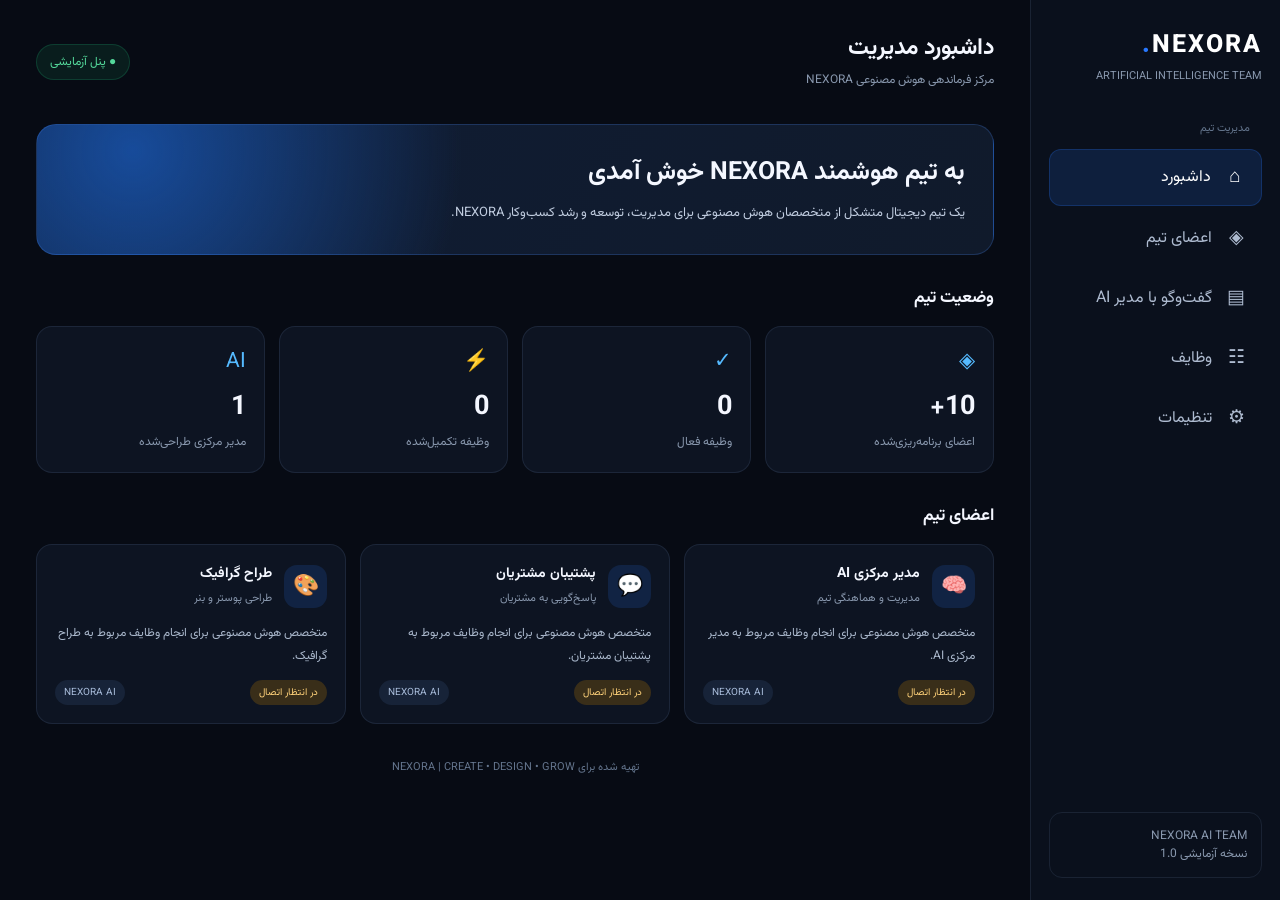
==== team/index.html @ 88885d28 "Create index.html Create NEXORA AI Team dashboard" ====
<!DOCTYPE html>
<html lang="fa" dir="rtl">
<head>
<meta charset="UTF-8">
<meta name="viewport" content="width=device-width, initial-scale=1.0">
<title>NEXORA AI TEAM</title>
<style>
@import url('https://fonts.googleapis.com/css2?family=Vazirmatn:wght@400;500;600;700;800&display=swap');

:root {
  --bg:#070b14;
  --panel:#0d1422;
  --panel2:#111c2d;
  --blue:#2878ff;
  --cyan:#55baff;
  --text:#f4f7ff;
  --muted:#8998ae;
  --border:rgba(130,160,210,.13);
}
*{box-sizing:border-box}
body{
  margin:0;background:var(--bg);color:var(--text);
  font-family:Vazirmatn,Tahoma,sans-serif;
}
button,input{font:inherit}
.layout{display:flex;min-height:100vh}
.sidebar{
  width:250px;background:#0a101c;border-left:1px solid var(--border);
  padding:26px 18px;position:fixed;right:0;top:0;bottom:0;
}
.logo{font-size:25px;font-weight:800;letter-spacing:2px;color:white}
.logo span{color:var(--blue)}
.sublogo{font-size:11px;color:var(--muted);margin-top:3px}
.menu-title{font-size:11px;color:#64758d;margin:35px 12px 12px}
.nav{
  width:100%;display:flex;align-items:center;gap:12px;
  padding:13px 14px;border:0;border-radius:12px;
  background:transparent;color:#aebbd0;text-align:right;
  cursor:pointer;margin:5px 0;transition:.2s;
}
.nav:hover,.nav.active{background:rgba(40,120,255,.15);color:white}
.nav.active{border:1px solid rgba(40,120,255,.22)}
.nav .ico{font-size:19px;width:24px;text-align:center}
.sidebar-bottom{
  position:absolute;bottom:22px;right:18px;left:18px;
  padding:14px;border:1px solid var(--border);border-radius:13px;
  color:var(--muted);font-size:12px;
}
.main{margin-right:250px;width:calc(100% - 250px);padding:30px 36px}
.topbar{display:flex;justify-content:space-between;align-items:center;gap:15px}
.topbar h1{font-size:23px;margin:0}
.topbar p{font-size:12px;color:var(--muted);margin:5px 0}
.status{
  background:rgba(30,190,120,.1);color:#54d99b;
  border:1px solid rgba(30,190,120,.2);
  border-radius:30px;padding:8px 13px;font-size:12px;
}
.welcome{
  margin-top:30px;padding:28px;border-radius:20px;
  background:radial-gradient(circle at 10% 20%,#174b9a 0%,transparent 38%),
  linear-gradient(120deg,#101d35,#101a2b);
  border:1px solid rgba(75,140,255,.22);
}
.welcome h2{font-size:25px;margin:0 0 8px}
.welcome p{color:#c1cde0;font-size:13px;line-height:2;margin:0}
.section-title{font-size:17px;margin:30px 0 15px}
.stats{display:grid;grid-template-columns:repeat(4,1fr);gap:14px}
.stat,.agent,.content-box{
  background:var(--panel);border:1px solid var(--border);
  border-radius:16px;padding:18px;
}
.stat small{color:var(--muted);font-size:12px}
.stat strong{display:block;font-size:27px;margin-top:8px}
.stat .symbol{font-size:21px;color:var(--cyan)}
.agents{display:grid;grid-template-columns:repeat(3,1fr);gap:14px}
.agent{transition:.25s}
.agent:hover{transform:translateY(-4px);border-color:#2878ff66}
.agent-head{display:flex;align-items:center;gap:12px}
.avatar{
  width:43px;height:43px;border-radius:13px;
  display:grid;place-items:center;font-size:21px;
  background:rgba(40,120,255,.15)
}
.agent h3{font-size:14px;margin:0}
.agent small{font-size:11px;color:var(--muted)}
.agent p{font-size:12px;color:#aab8cc;line-height:1.9;min-height:44px}
.agent-foot{display:flex;justify-content:space-between;align-items:center}
.tag{font-size:10px;padding:5px 9px;border-radius:20px;background:#172338;color:#a9bddb}
.tag.wait{color:#ffd27a;background:#392e19}
.content-box{margin-top:15px}
.content-box p{font-size:12px;color:var(--muted);line-height:2}
.page{display:none}
.page.active{display:block}
.primary{
  background:var(--blue);color:white;border:0;border-radius:10px;
  padding:10px 17px;cursor:pointer;font-size:12px
}
.primary:hover{background:#1264ed}
.chat-row{display:flex;gap:9px;margin-top:15px}
.chat-row input{
  flex:1;min-width:0;background:#080f1b;border:1px solid var(--border);
  color:white;border-radius:10px;padding:12px;outline:none
}
.chat-row input:focus{border-color:var(--blue)}
#toast{
  position:fixed;bottom:25px;left:25px;background:#17263c;
  border:1px solid #2878ff66;padding:13px 18px;border-radius:12px;
  font-size:12px;display:none;z-index:10
}
footer{text-align:center;color:#64758d;font-size:11px;margin:35px 0 10px}
@media(max-width:950px){
 .sidebar{width:75px;padding:20px 10px}
 .logo{font-size:0}.logo span{font-size:22px}
 .sublogo,.menu-title,.nav .label,.sidebar-bottom{display:none}
 .nav{justify-content:center;padding:13px 5px}
 .main{margin-right:75px;width:calc(100% - 75px);padding:22px 16px}
 .stats{grid-template-columns:repeat(2,1fr)}
 .agents{grid-template-columns:repeat(2,1fr)}
}
@media(max-width:600px){
 .agents{grid-template-columns:1fr}
 .topbar h1{font-size:18px}
 .welcome h2{font-size:20px}
}
</style>
</head>
<body>
<div class="layout">
<aside class="sidebar">
  <div class="logo">NEXORA<span>.</span></div>
  <div class="sublogo">ARTIFICIAL INTELLIGENCE TEAM</div>

  <div class="menu-title">مدیریت تیم</div>
  <button class="nav active" data-page="dashboard"><span class="ico">⌂</span><span class="label">داشبورد</span></button>
  <button class="nav" data-page="agents"><span class="ico">◈</span><span class="label">اعضای تیم</span></button>
  <button class="nav" data-page="chat"><span class="ico">▤</span><span class="label">گفت‌وگو با مدیر AI</span></button>
  <button class="nav" data-page="tasks"><span class="ico">☷</span><span class="label">وظایف</span></button>
  <button class="nav" data-page="settings"><span class="ico">⚙</span><span class="label">تنظیمات</span></button>

  <div class="sidebar-bottom">NEXORA AI TEAM<br>نسخه آزمایشی 1.0</div>
</aside>

<main class="main">
  <div class="topbar">
    <div>
      <h1 id="pageTitle">داشبورد مدیریت</h1>
      <p>مرکز فرماندهی هوش مصنوعی NEXORA</p>
    </div>
    <div class="status">● پنل آزمایشی</div>
  </div>

  <section class="page active" id="dashboard">
    <div class="welcome">
      <h2>به تیم هوشمند NEXORA خوش آمدی</h2>
      <p>یک تیم دیجیتال متشکل از متخصصان هوش مصنوعی برای مدیریت، توسعه و رشد کسب‌وکار NEXORA.</p>
    </div>

    <h2 class="section-title">وضعیت تیم</h2>
    <div class="stats">
      <div class="stat"><span class="symbol">◈</span><strong>10+</strong><small>اعضای برنامه‌ریزی‌شده</small></div>
      <div class="stat"><span class="symbol">✓</span><strong>0</strong><small>وظیفه فعال</small></div>
      <div class="stat"><span class="symbol">⚡</span><strong>0</strong><small>وظیفه تکمیل‌شده</small></div>
      <div class="stat"><span class="symbol">AI</span><strong>1</strong><small>مدیر مرکزی طراحی‌شده</small></div>
    </div>

    <h2 class="section-title">اعضای تیم</h2>
    <div class="agents" id="dashboardAgents"></div>
  </section>

  <section class="page" id="agents">
    <h2 class="section-title">اعضای هوش مصنوعی</h2>
    <p style="color:var(--muted);font-size:12px">اعضای زیر در این نسخه معرفی شده‌اند؛ اتصال واقعی آن‌ها در مراحل بعد انجام می‌شود.</p>
    <div class="agents" id="allAgents"></div>
  </section>

  <section class="page" id="chat">
    <h2 class="section-title">گفت‌وگو با مدیر مرکزی AI</h2>
    <div class="content-box">
      <strong>مدیر هوش مصنوعی NEXORA</strong>
      <p>سلام! من مدیر مرکزی تیم NEXORA هستم. رابط گفت‌وگو آماده شده، اما هنوز به مدل هوش مصنوعی متصل نیستم.</p>
      <div id="chatMessages"></div>
      <div class="chat-row">
        <input id="chatInput" placeholder="پیامت را بنویس...">
        <button class="primary" id="sendBtn">ارسال</button>
      </div>
      <p>این گفت‌وگو در حال حاضر آزمایشی است و پیام‌ها به AI واقعی ارسال نمی‌شوند.</p>
    </div>
  </section>

  <section class="page" id="tasks">
    <h2 class="section-title">مدیریت وظایف</h2>
    <div class="content-box">
      <strong>هنوز وظیفه‌ای ثبت نشده است.</strong>
      <p>در مراحل بعدی، درخواست‌ها بین اعضای تیم تقسیم و وضعیت اجرای آن‌ها در این بخش نمایش داده می‌شود.</p>
    </div>
  </section>

  <section class="page" id="settings">
    <h2 class="section-title">تنظیمات تیم</h2>
    <div class="content-box">
      <strong>تنظیمات زیرساخت</strong>
      <p>اتصال n8n، سرویس‌های Cloudflare، مدل‌های هوش مصنوعی و تلگرام در مراحل بعد پیکربندی می‌شوند.</p>
      <p>هیچ کلید API یا رمز عبوری را داخل این فایل قرار نده.</p>
    </div>
  </section>

  <footer>تهیه شده برای NEXORA | CREATE • DESIGN • GROW</footer>
</main>
</div>
<div id="toast"></div>

<script>
const agents = [
 {icon:"🧠",name:"مدیر مرکزی AI",role:"مدیریت و هماهنگی تیم",status:"در انتظار اتصال"},
 {icon:"💬",name:"پشتیبان مشتریان",role:"پاسخ‌گویی به مشتریان",status:"در انتظار اتصال"},
 {icon:"🎨",name:"طراح گرافیک",role:"طراحی پوستر و بنر",status:"در انتظار اتصال"},
 {icon:"📢",name:"مدیر تلگرام",role:"مدیریت و انتشار محتوا",status:"در انتظار اتصال"},
 {icon:"💼",name:"مدیر فروش",role:"پیگیری سفارش‌ها و فروش",status:"در انتظار اتصال"},
 {icon:"💻",name:"برنامه‌نویس",role:"توسعه سایت و ابزارها",status:"در انتظار اتصال"},
 {icon:"🌐",name:"مدیر وب‌سایت",role:"مدیریت سایت NEXORA",status:"در انتظار اتصال"},
 {icon:"✍️",name:"تولیدکننده محتوا",role:"نوشتن متن و ایده تبلیغاتی",status:"در انتظار اتصال"},
 {icon:"📈",name:"متخصص SEO",role:"بهینه‌سازی موتور جست‌وجو",status:"در انتظار اتصال"},
 {icon:"📊",name:"تحلیلگر",role:"گزارش و تحلیل عملکرد",status:"در انتظار اتصال"},
 {icon:"📋",name:"مدیر پروژه",role:"برنامه‌ریزی و پیگیری کارها",status:"در انتظار اتصال"}
];

function agentCard(a){
 return `<article class="agent">
  <div class="agent-head">
   <div class="avatar">${a.icon}</div>
   <div><h3>${a.name}</h3><small>${a.role}</small></div>
  </div>
  <p>متخصص هوش مصنوعی برای انجام وظایف مربوط به ${a.name}.</p>
  <div class="agent-foot"><span class="tag wait">${a.status}</span><span class="tag">NEXORA AI</span></div>
 </article>`;
}
document.getElementById("dashboardAgents").innerHTML=agents.slice(0,3).map(agentCard).join("");
document.getElementById("allAgents").innerHTML=agents.map(agentCard).join("");

const titles={
 dashboard:"داشبورد مدیریت",
 agents:"اعضای تیم",
 chat:"گفت‌وگو با مدیر AI",
 tasks:"مدیریت وظایف",
 settings:"تنظیمات"
};
document.querySelectorAll(".nav").forEach(btn=>{
 btn.addEventListener("click",()=>{
  document.querySelectorAll(".nav").forEach(b=>b.classList.remove("active"));
  document.querySelectorAll(".page").forEach(p=>p.classList.remove("active"));
  btn.classList.add("active");
  document.getElementById(btn.dataset.page).classList.add("active");
  document.getElementById("pageTitle").textContent=titles[btn.dataset.page];
 });
});

function notify(message){
 const toast=document.getElementById("toast");
 toast.textContent=message;
 toast.style.display="block";
 setTimeout(()=>toast.style.display="none",2800);
}
function sendMessage(){
 const input=document.getElementById("chatInput");
 const value=input.value.trim();
 if(!value)return;
 const messages=document.getElementById("chatMessages");
 const item=document.createElement("p");
 item.textContent="شما: "+value;
 item.style.cssText="color:#fff;background:#17263c;padding:10px;border-radius:10px";
 messages.appendChild(item);
 const answer=document.createElement("p");
 answer.textContent="مدیر AI: پیام شما ثبت نمایشی شد. برای پاسخ واقعی، باید اتصال هوش مصنوعی را راه‌اندازی کنیم.";
 answer.style.cssText="color:#8fc5ff;background:#101d30;padding:10px;border-radius:10px";
 messages.appendChild(answer);
 input.value="";
}
document.getElementById("sendBtn").addEventListener("click",sendMessage);
document.getElementById("chatInput").addEventListener("keydown",e=>{
 if(e.key==="Enter")sendMessage();
});
</script>
</body>
</html>
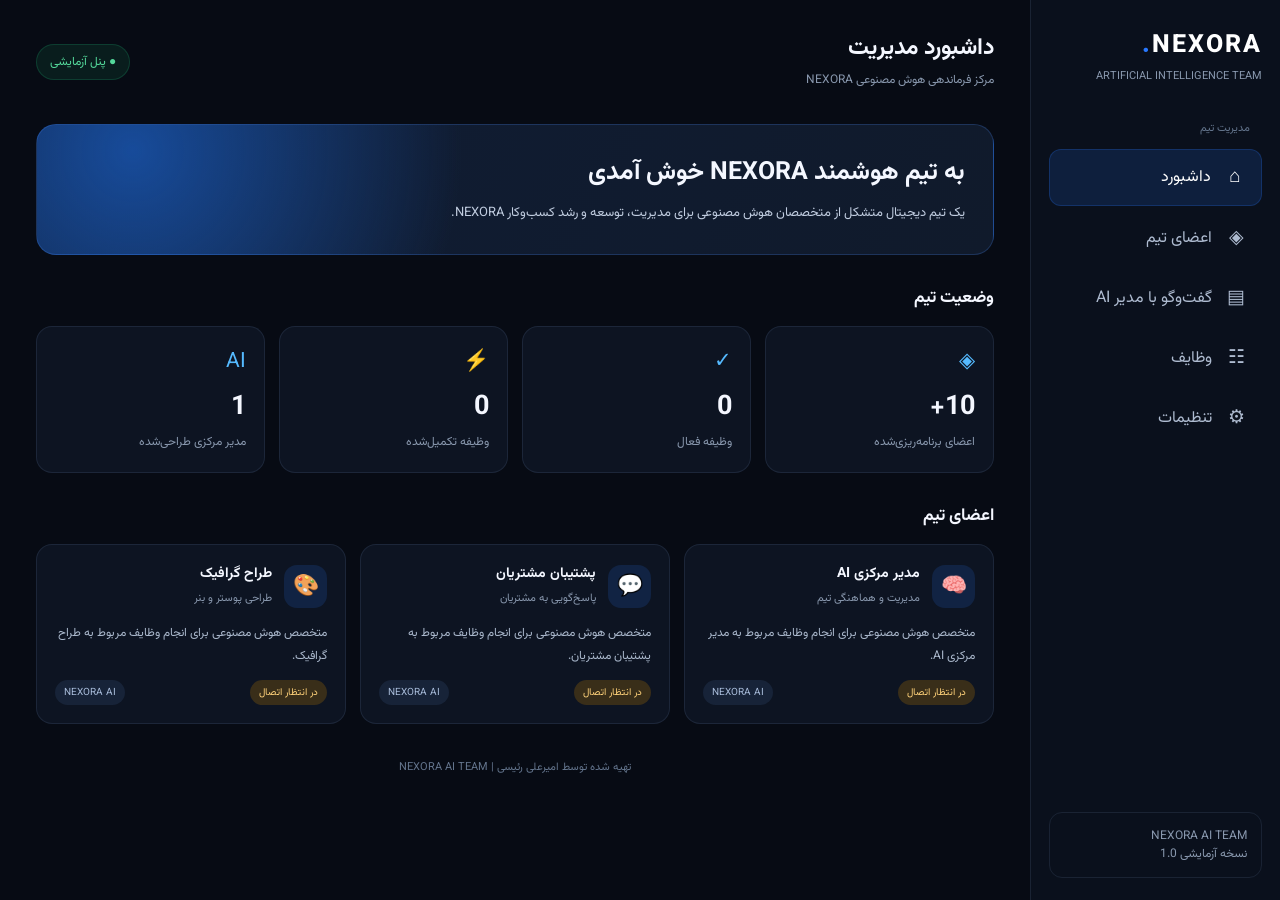
==== commit 39bfe9df: "Update index.html" ====
--- a/team/index.html
+++ b/team/index.html
@@ -205,7 +205,7 @@
     </div>
   </section>
 
-  <footer>تهیه شده برای NEXORA | CREATE • DESIGN • GROW</footer>
+<footer>تهیه شده توسط امیرعلی رئیسی | NEXORA AI TEAM</footer>
 </main>
 </div>
 <div id="toast"></div>
